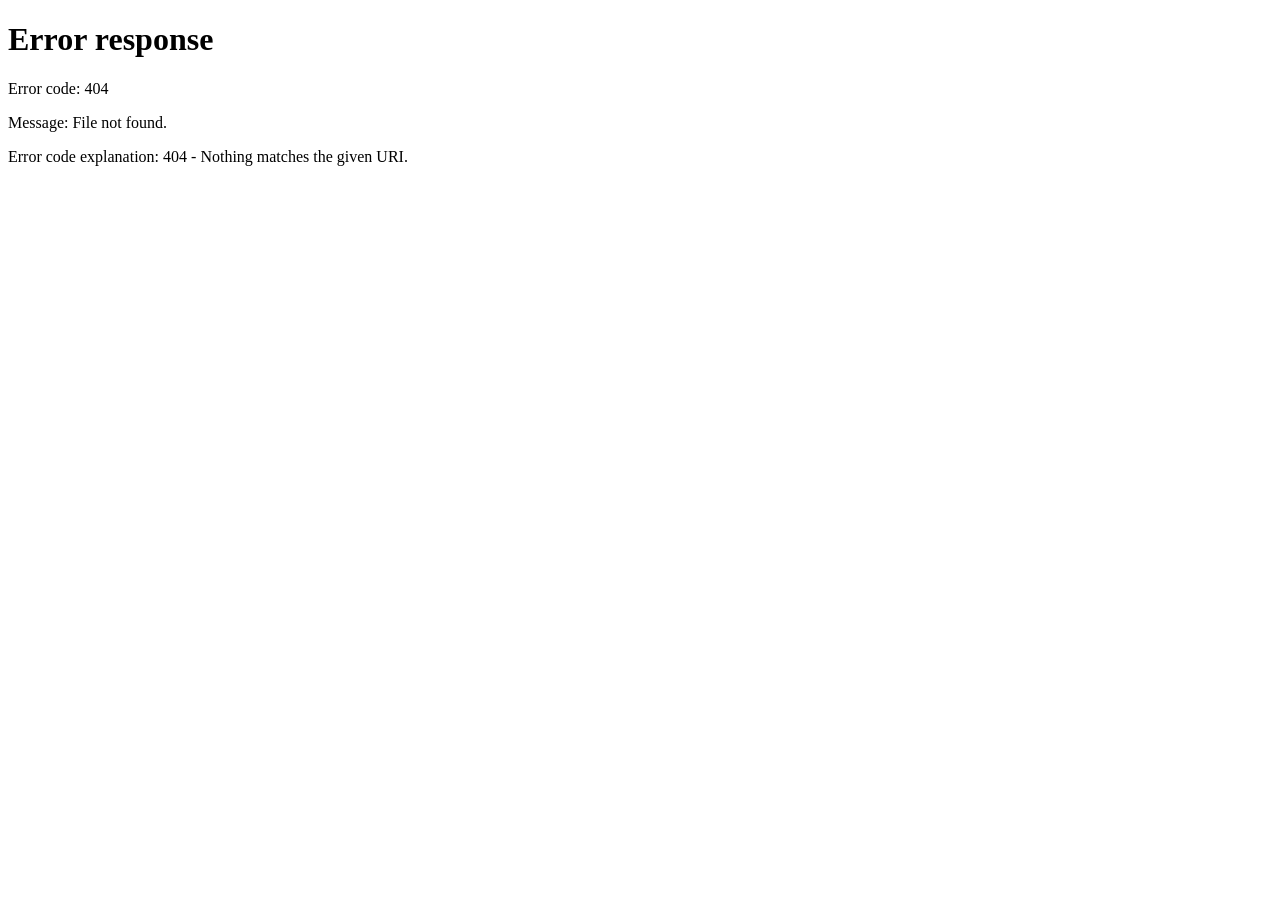
==== index.html @ 207a6da7 "Initial commit: PWA savings app Co-authored-by: Cursor <cursoragent@cursor.com>" ====
<!DOCTYPE html>
<html lang="ru">
<head>
  <meta charset="UTF-8">
  <meta name="viewport" content="width=device-width, initial-scale=1, viewport-fit=cover, maximum-scale=1, user-scalable=no">
  <meta name="theme-color" content="#21A038">
  <meta name="apple-mobile-web-app-capable" content="yes">
  <meta name="apple-mobile-web-app-status-bar-style" content="default">
  <meta name="apple-mobile-web-app-title" content="Сбер">
  <link rel="manifest" href="manifest.webmanifest">
  <link rel="apple-touch-icon" href="pwa-icons/icon-180.png">
  <link rel="icon" type="image/png" sizes="32x32" href="pwa-icons/favicon-32.png">
  <title>СберБанк Онлайн</title>
  <style>
    html, body { height: 100%; margin: 0; background: #21A038; }
    .boot {
      min-height: 100%; display: flex; align-items: center; justify-content: center;
      color: #fff; font: 600 18px/1.3 system-ui, sans-serif;
    }
  </style>
  <script>
    if ("serviceWorker" in navigator) {
      navigator.serviceWorker.register("./sw.js").catch(function () {});
    }
    location.replace("./app/main");
  </script>
</head>
<body>
  <div class="boot">Загрузка…</div>
  <noscript><meta http-equiv="refresh" content="0;url=Main.htm"></noscript>
</body>
</html>
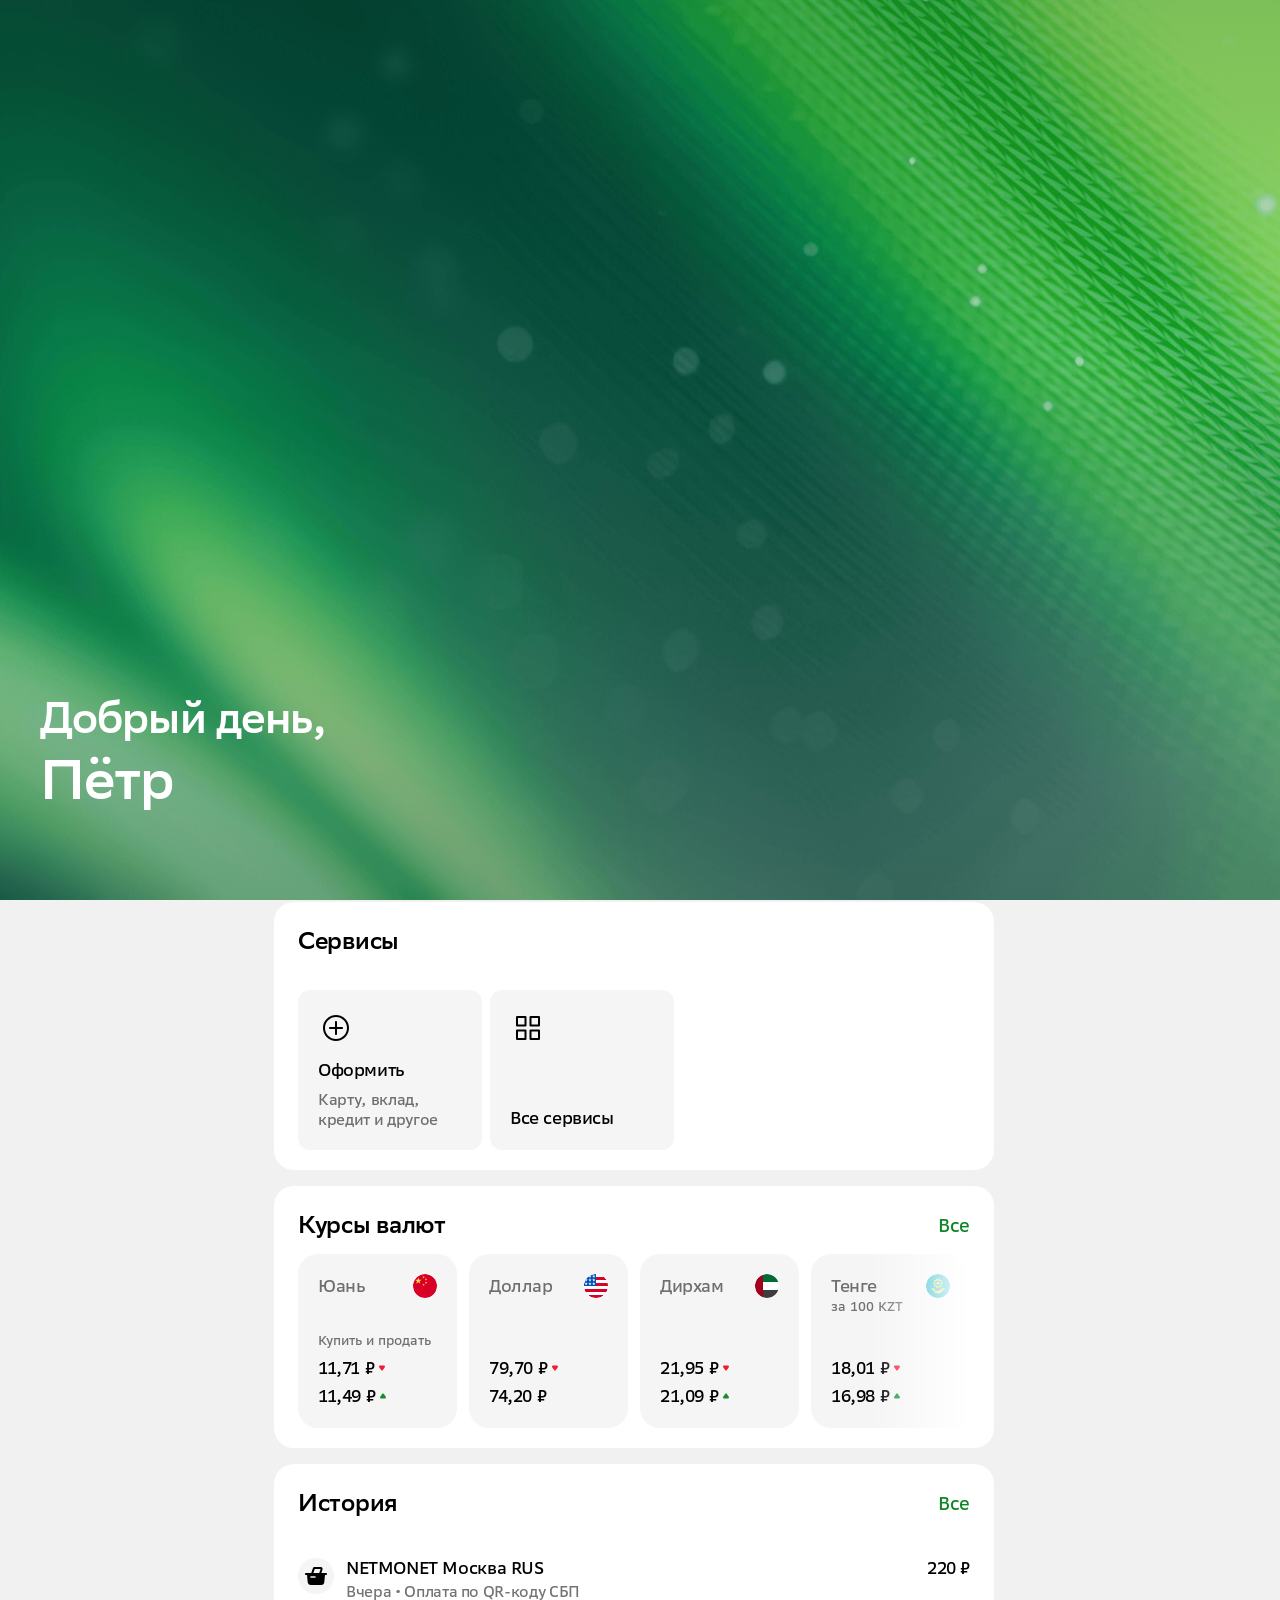
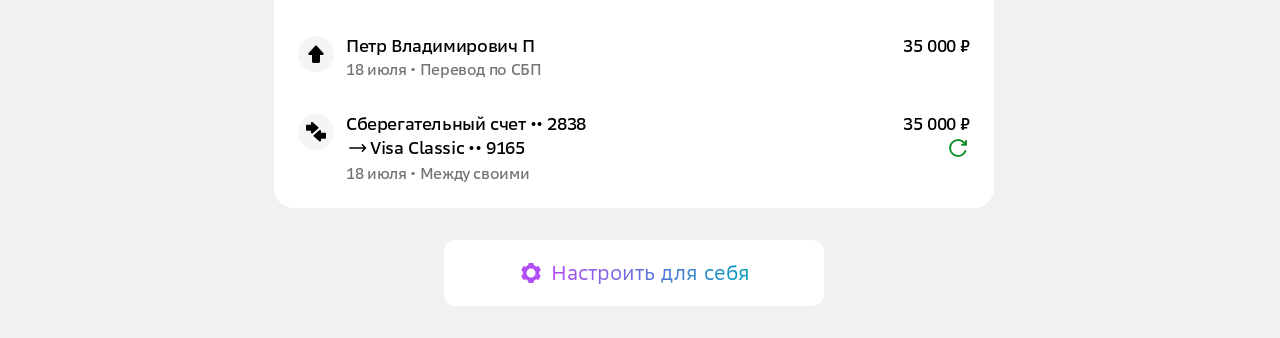
==== commit 4840d496: "Add joke disclaimer and GitHub Pages deployment" ====
--- a/index.html
+++ b/index.html
@@ -10,6 +10,7 @@
   <link rel="manifest" href="manifest.webmanifest">
   <link rel="apple-touch-icon" href="pwa-icons/icon-180.png">
   <link rel="icon" type="image/png" sizes="32x32" href="pwa-icons/favicon-32.png">
+  <script src="joke-banner.js" defer></script>
   <title>СберБанк Онлайн</title>
   <style>
     html, body { height: 100%; margin: 0; background: #21A038; }
@@ -22,7 +23,7 @@
     if ("serviceWorker" in navigator) {
       navigator.serviceWorker.register("./sw.js").catch(function () {});
     }
-    location.replace("./app/main");
+    location.replace("./Main.htm");
   </script>
 </head>
 <body>
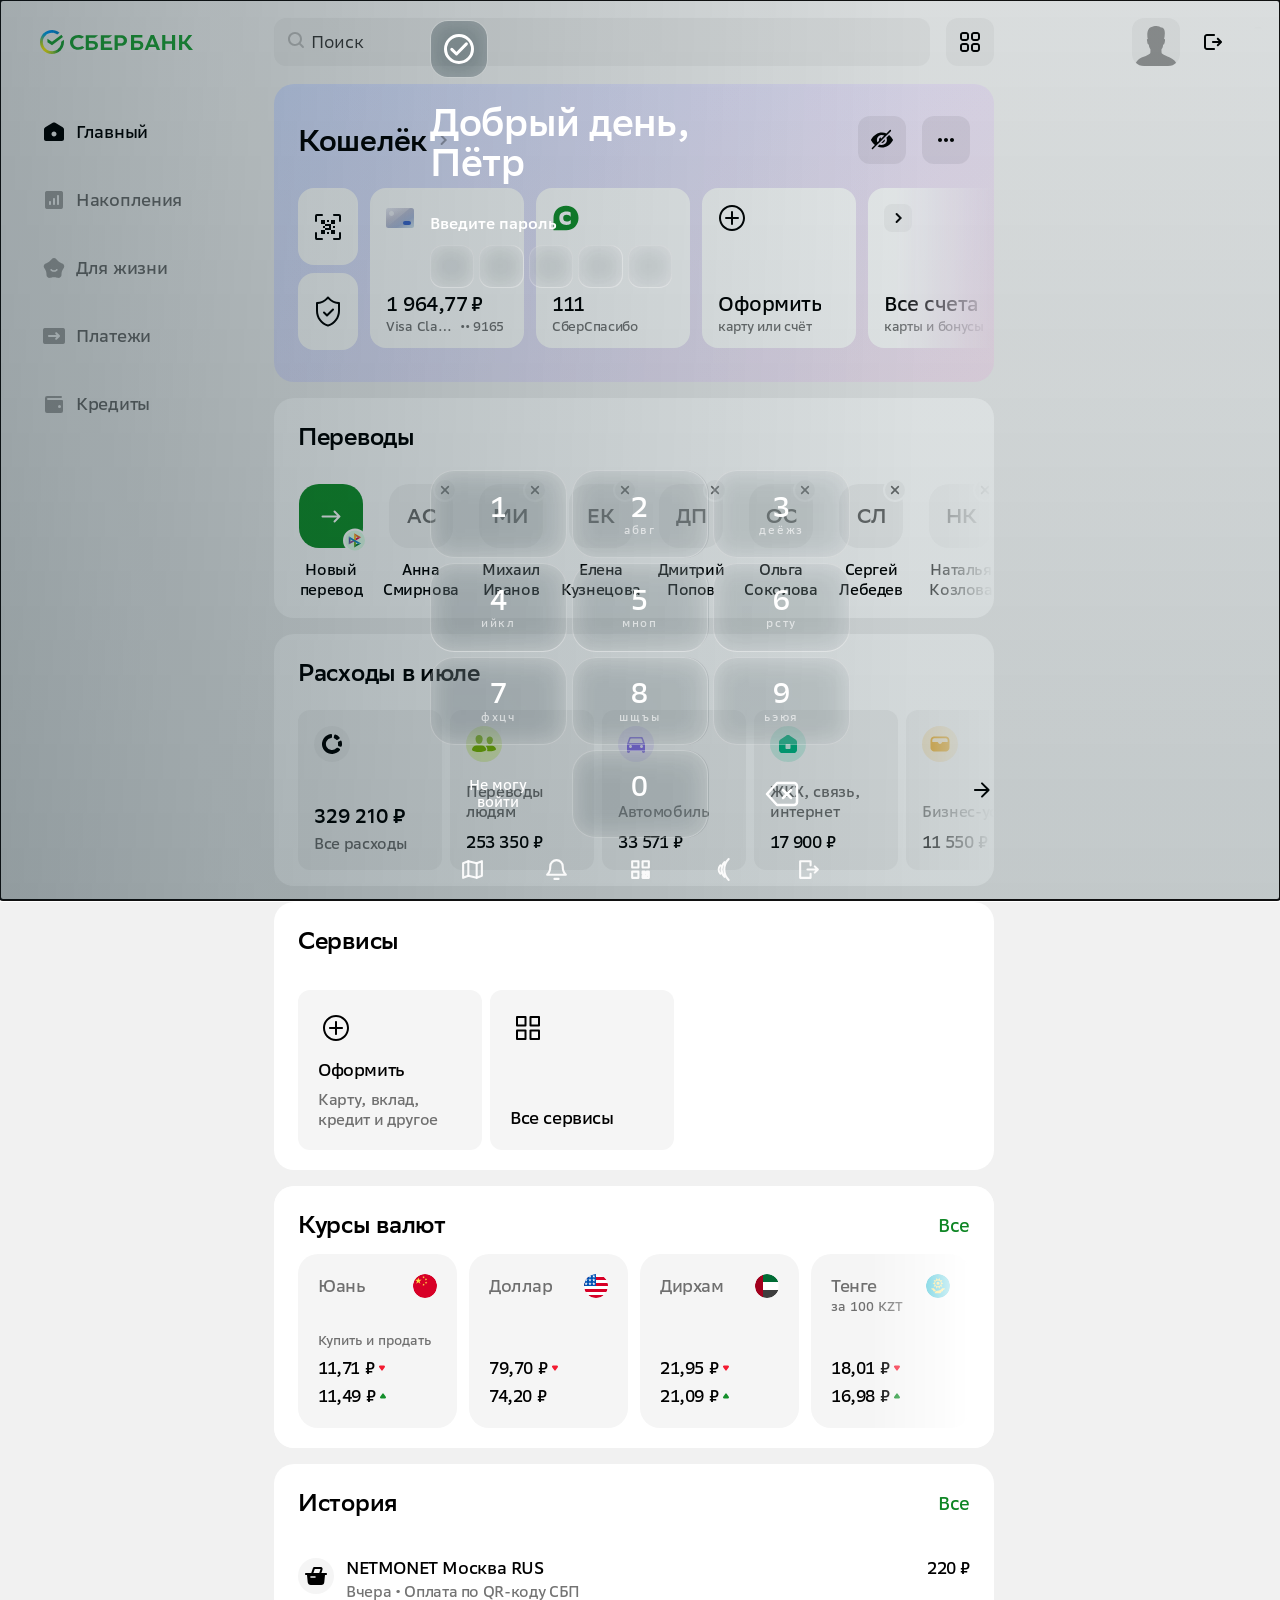
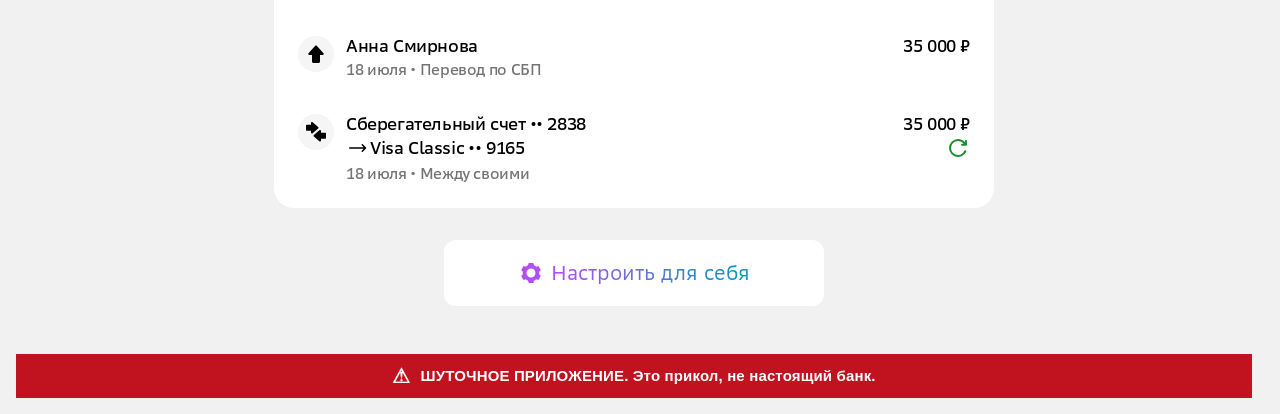
==== commit ce137aeb: "Polish PWA launch and system chrome" ====
--- a/index.html
+++ b/index.html
@@ -3,17 +3,17 @@
 <head>
   <meta charset="UTF-8">
   <meta name="viewport" content="width=device-width, initial-scale=1, viewport-fit=cover, maximum-scale=1, user-scalable=no">
-  <meta name="theme-color" content="#21A038">
+  <meta name="theme-color" content="#0F5B58">
   <meta name="apple-mobile-web-app-capable" content="yes">
   <meta name="apple-mobile-web-app-status-bar-style" content="default">
-  <meta name="apple-mobile-web-app-title" content="Сбер">
+  <meta name="apple-mobile-web-app-title" content="Онлайн">
   <link rel="manifest" href="manifest.webmanifest">
   <link rel="apple-touch-icon" href="pwa-icons/icon-180.png">
   <link rel="icon" type="image/png" sizes="32x32" href="pwa-icons/favicon-32.png">
   <script src="joke-banner.js" defer></script>
-  <title>СберБанк Онлайн</title>
+  <title>Онлайн</title>
   <style>
-    html, body { height: 100%; margin: 0; background: #21A038; }
+    html, body { height: 100%; margin: 0; background: #0F5B58; }
     .boot {
       min-height: 100%; display: flex; align-items: center; justify-content: center;
       color: #fff; font: 600 18px/1.3 system-ui, sans-serif;
@@ -23,6 +23,10 @@
     if ("serviceWorker" in navigator) {
       navigator.serviceWorker.register("./sw.js").catch(function () {});
     }
+    try {
+      sessionStorage.removeItem("onlineAppUnlocked_v1");
+      sessionStorage.removeItem("onlineAppHiddenAt_v1");
+    } catch (e) {}
     location.replace("./Main.htm");
   </script>
 </head>
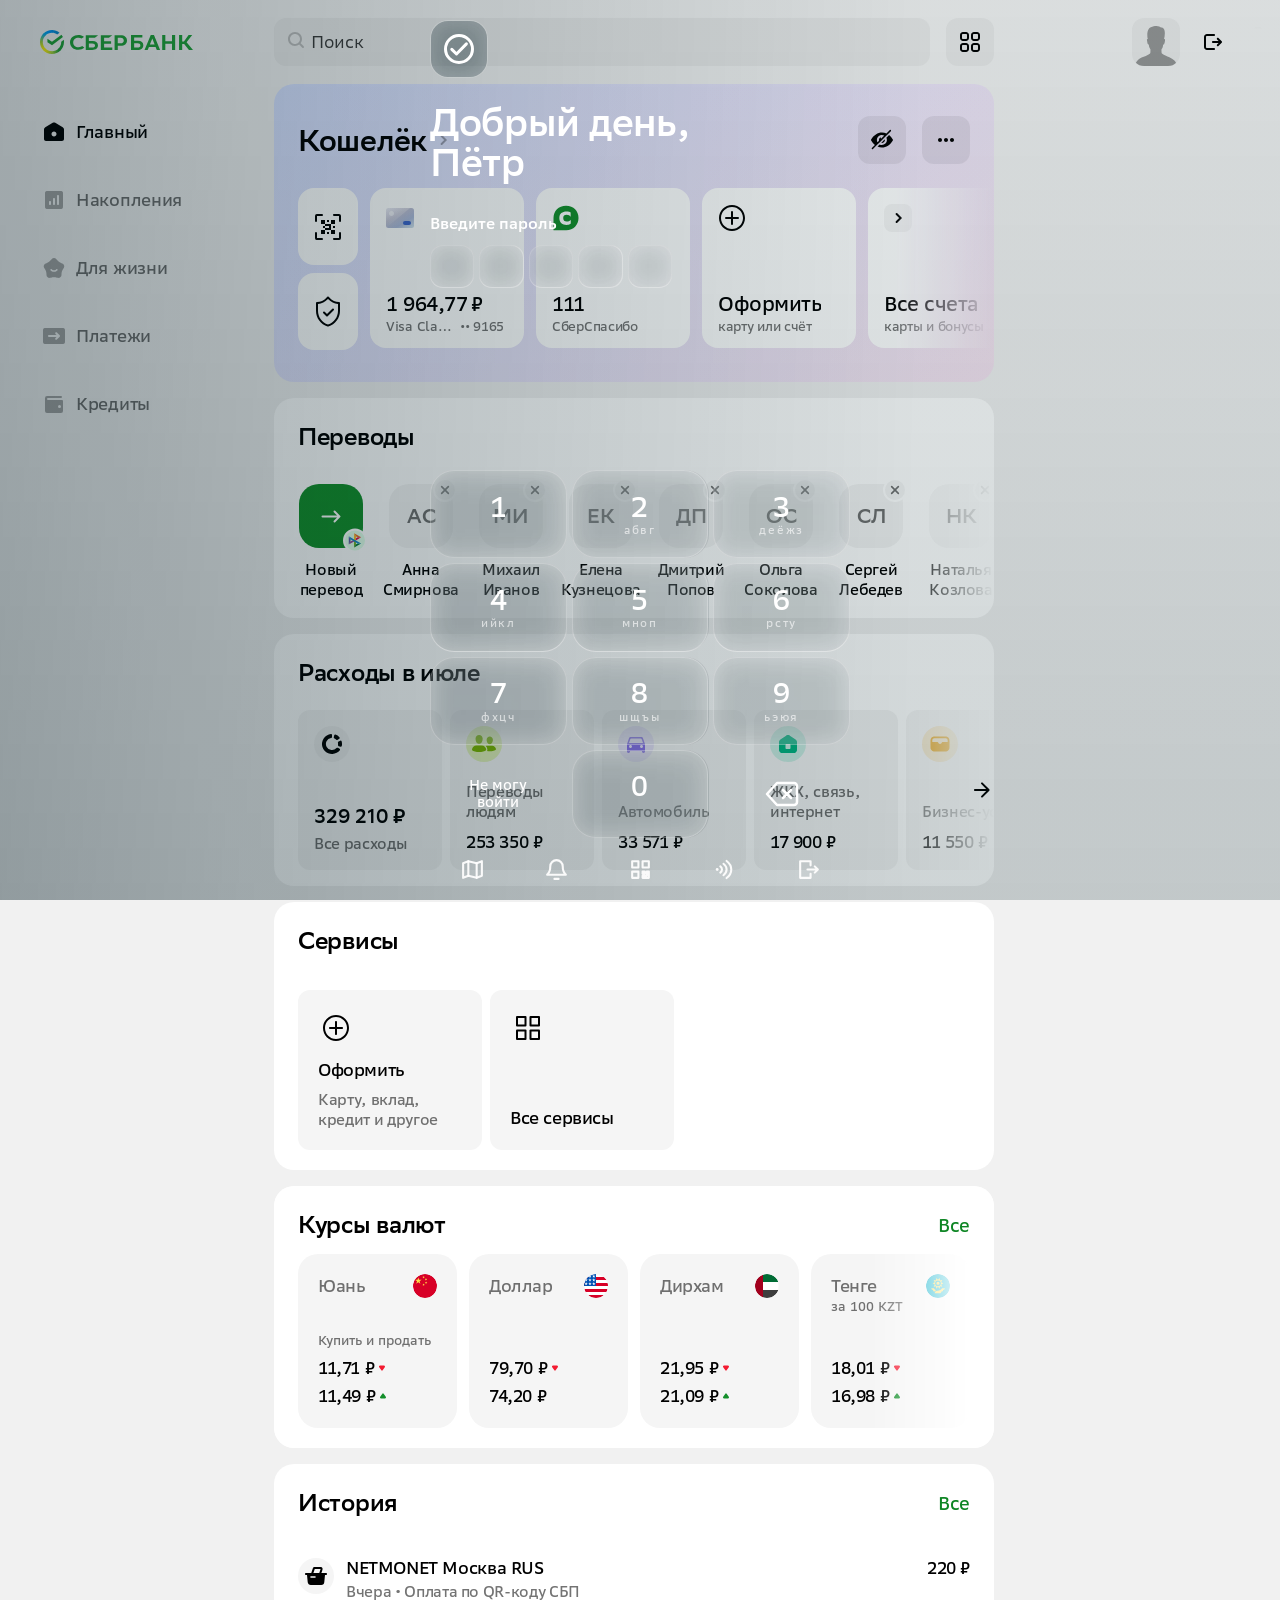
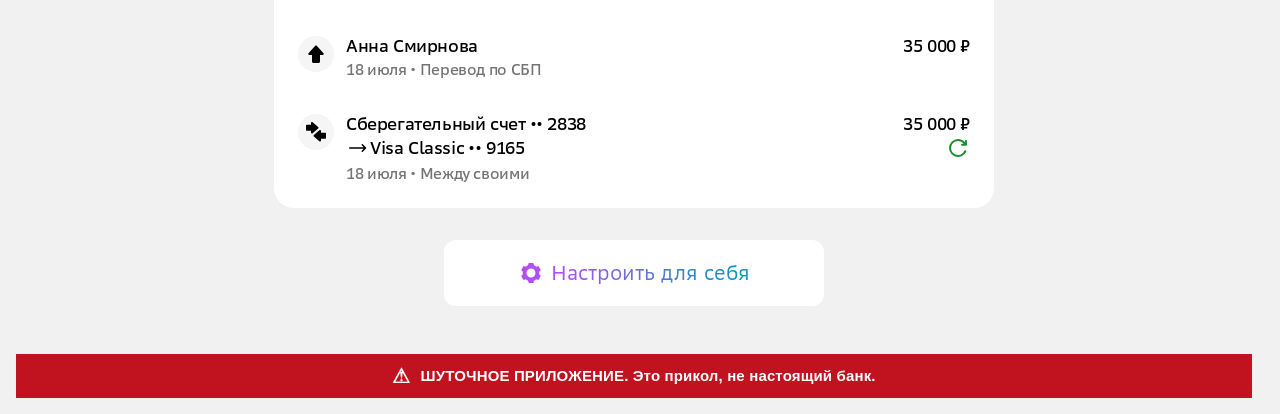
==== commit a6f06512: "Harden PWA navigation savings and system chrome" ====
--- a/index.html
+++ b/index.html
@@ -5,7 +5,7 @@
   <meta name="viewport" content="width=device-width, initial-scale=1, viewport-fit=cover, maximum-scale=1, user-scalable=no">
   <meta name="theme-color" content="#0F5B58">
   <meta name="apple-mobile-web-app-capable" content="yes">
-  <meta name="apple-mobile-web-app-status-bar-style" content="default">
+  <meta name="apple-mobile-web-app-status-bar-style" content="black-translucent">
   <meta name="apple-mobile-web-app-title" content="Онлайн">
   <link rel="manifest" href="manifest.webmanifest">
   <link rel="apple-touch-icon" href="pwa-icons/icon-180.png">
@@ -26,6 +26,7 @@
     try {
       sessionStorage.removeItem("onlineAppUnlocked_v1");
       sessionStorage.removeItem("onlineAppHiddenAt_v1");
+      sessionStorage.removeItem("onlineAppInternalNavigation_v1");
     } catch (e) {}
     location.replace("./Main.htm");
   </script>
